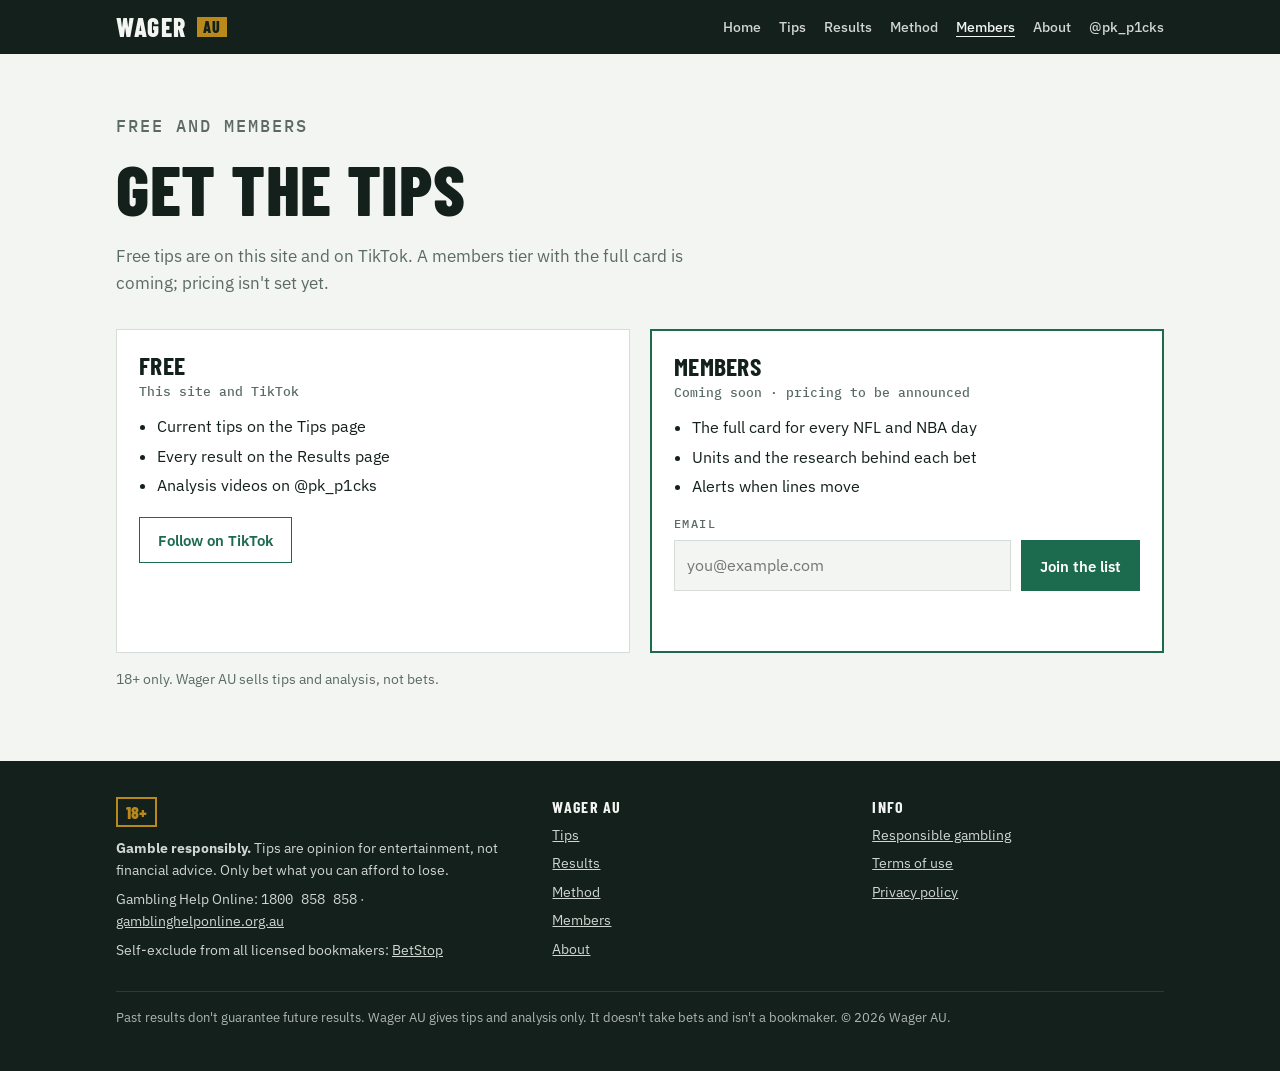
==== members.html @ eb4f5fad "Wager AU site: home, tips, results, method, members, about, responsible gambling, terms, privacy Co-" ====
<!doctype html>
<html lang="en-AU">
<head>
<meta charset="utf-8">
<meta name="viewport" content="width=device-width, initial-scale=1, viewport-fit=cover">
<title>Members · Wager AU</title>
<meta name="description" content="Join the Wager AU list for full NFL and NBA cards.">
<link rel="preconnect" href="https://fonts.googleapis.com">
<link rel="stylesheet" href="https://fonts.googleapis.com/css2?family=Barlow+Condensed:wght@600;700;800&family=IBM+Plex+Sans:wght@400;500;600&family=IBM+Plex+Mono:wght@400;500&display=swap">
<link rel="stylesheet" href="assets/style.css">
</head>
<body>
<header>
  <div class="wrap">
    <a class="mark" href="index.html">WAGER<span>AU</span></a>
    <nav aria-label="Main">
      <a href="index.html">Home</a>
      <a href="tips.html">Tips</a>
      <a href="results.html">Results</a>
      <a href="method.html">Method</a>
      <a href="members.html" aria-current="page">Members</a>
      <a href="about.html">About</a>
      <a href="https://www.tiktok.com/@pk_p1cks" target="_blank" rel="noopener">@pk_p1cks</a>
    </nav>
  </div>
</header>
<main>

<div class="wrap page-head"><p class="eyebrow">Free and members</p><h1>Get the tips</h1>
<p>Free tips are on this site and on TikTok. A members tier with the full card is coming; pricing isn't set yet.</p></div>
<section style="border-top:0;padding-top:8px"><div class="wrap">
<div class="plans">
  <div class="plan"><h3>Free</h3><p class="tag">This site and TikTok</p>
    <ul><li>Current tips on the Tips page</li><li>Every result on the Results page</li><li>Analysis videos on @pk_p1cks</li></ul>
    <a class="btn ghost" href="https://www.tiktok.com/@pk_p1cks" target="_blank" rel="noopener">Follow on TikTok</a></div>
  <div class="plan feat"><h3>Members</h3><p class="tag">Coming soon · pricing to be announced</p>
    <ul><li>The full card for every NFL and NBA day</li><li>Units and the research behind each bet</li><li>Alerts when lines move</li></ul>
    <form id="join" novalidate>
      <label class="eyebrow" for="email" style="flex-basis:100%">Email</label>
      <input id="email" type="email" placeholder="you@example.com" autocomplete="email" required>
      <button class="btn primary" type="submit">Join the list</button>
    </form>
    <p class="msg" id="msg" aria-live="polite"></p></div>
</div>
<p class="note">18+ only. Wager AU sells tips and analysis, not bets.</p>
</div></section>
</main>
<footer>
  <div class="wrap">
    <div class="grid">
      <div>
        <div class="age">18+</div>
        <p><b>Gamble responsibly.</b> Tips are opinion for entertainment, not financial advice. Only bet what you can afford to lose.</p>
        <p>Gambling Help Online: <span class="num">1800 858 858</span> · <a href="https://www.gamblinghelponline.org.au" target="_blank" rel="noopener">gamblinghelponline.org.au</a></p>
        <p>Self-exclude from all licensed bookmakers: <a href="https://www.betstop.gov.au" target="_blank" rel="noopener">BetStop</a></p>
      </div>
      <div>
        <h4>Wager AU</h4>
        <ul><li><a href="tips.html">Tips</a></li><li><a href="results.html">Results</a></li><li><a href="method.html">Method</a></li><li><a href="members.html">Members</a></li><li><a href="about.html">About</a></li></ul>
      </div>
      <div>
        <h4>Info</h4>
        <ul><li><a href="responsible-gambling.html">Responsible gambling</a></li><li><a href="terms.html">Terms of use</a></li><li><a href="privacy.html">Privacy policy</a></li></ul>
      </div>
    </div>
    <p class="fine">Past results don't guarantee future results. Wager AU gives tips and analysis only. It doesn't take bets and isn't a bookmaker. © 2026 Wager AU.</p>
  </div>
</footer>
<script>
var f=document.getElementById('join');
if(f){f.addEventListener('submit',function(e){
  e.preventDefault();
  var el=document.getElementById('email'), msg=document.getElementById('msg');
  if(!el.value||!/^[^@\s]+@[^@\s]+\.[^@\s]+$/.test(el.value)){msg.textContent='Enter an email address like name@example.com.';el.focus();return;}
  msg.textContent='Sign-ups open soon. Follow @pk_p1cks on TikTok in the meantime.';
});}
</script>
</body>
</html>
---- assets/style.css ----
/* Layout: a form-guide homepage. Wordmark bar, a ledger hero, picks as betting tickets, a results ledger, the method, membership, compliance footer. */
:root{
  --bg:#f3f5f2; --surface:#ffffff; --ink:#13201b; --muted:#5b6b64; --line:#d6ddd8;
  --accent:#1d6b4f; --accent-ink:#ffffff; --gold:#b98a1b;
  --win:#1d7a4f; --loss:#b23a32; --pend:#9a6b00;
  --display:"Barlow Condensed","Arial Narrow",Arial,sans-serif;
  --body:"IBM Plex Sans",system-ui,-apple-system,"Segoe UI",sans-serif;
  --mono:"IBM Plex Mono",ui-monospace,Menlo,Consolas,monospace;
}
@media (prefers-color-scheme: dark){:root:not([data-theme="light"]){
  --bg:#0f1714; --surface:#16211d; --ink:#e6ede9; --muted:#97a69f; --line:#2a3a33;
  --accent:#4cb08a; --accent-ink:#0b1210; --gold:#d9ac45;
  --win:#5cc28f; --loss:#e57a70; --pend:#e0b04a; color-scheme:dark}}
:root[data-theme="dark"]{
  --bg:#0f1714; --surface:#16211d; --ink:#e6ede9; --muted:#97a69f; --line:#2a3a33;
  --accent:#4cb08a; --accent-ink:#0b1210; --gold:#d9ac45;
  --win:#5cc28f; --loss:#e57a70; --pend:#e0b04a; color-scheme:dark}
*{box-sizing:border-box}
body{background:var(--bg);color:var(--ink);font:16px/1.6 var(--body);margin:0}
.wrap{max-width:1080px;margin:0 auto;padding-left:max(16px,env(safe-area-inset-left,0px));padding-right:max(16px,env(safe-area-inset-right,0px))}
a{color:var(--accent)}
:focus-visible{outline:2px solid var(--accent);outline-offset:2px}
h1,h2,h3{font-family:var(--display);text-wrap:balance;line-height:1.05;margin:0;letter-spacing:.01em}
h2{font-size:2.2rem;text-transform:uppercase}
.eyebrow{font:500 .75rem/1 var(--mono);letter-spacing:.12em;text-transform:uppercase;color:var(--muted)}
.num{font-family:var(--mono);font-variant-numeric:tabular-nums}
section{padding-block:56px;border-top:1px solid var(--line)}
.sec-head{display:flex;flex-wrap:wrap;justify-content:space-between;align-items:end;gap:12px;margin-bottom:24px}
.sec-head p{margin:0;color:var(--muted);max-width:52ch}

/* header */
header{background:var(--ink);color:var(--bg)}
header .wrap{display:flex;align-items:center;justify-content:space-between;gap:16px;padding-block:14px;flex-wrap:wrap}
.mark{font:800 1.6rem/1 var(--display);letter-spacing:.06em;color:var(--bg);text-decoration:none;display:flex;align-items:center;gap:10px}
.mark span{background:var(--gold);color:#13201b;padding:2px 6px;font-size:1rem;letter-spacing:.08em}
nav{display:flex;gap:18px;flex-wrap:wrap}
nav a{color:var(--bg);text-decoration:none;font:500 .9rem var(--body);opacity:.85}
nav a:hover{opacity:1;text-decoration:underline}

/* hero */
.hero{padding-block:56px 40px;border-top:0}
.hero-grid{display:grid;grid-template-columns:1.25fr 1fr;gap:40px;align-items:end}
.hero h1{font-size:clamp(3rem,8vw,5.6rem);text-transform:uppercase;font-weight:800}
.hero h1 em{font-style:normal;color:var(--accent)}
.hero p.lede{font-size:1.1rem;max-width:46ch;color:var(--muted);margin:18px 0 26px}
.cta{display:inline-flex;gap:12px;flex-wrap:wrap}
.btn{display:inline-block;padding:12px 18px;font:600 .95rem var(--body);text-decoration:none;border:1.5px solid var(--accent);cursor:pointer}
.btn.primary{background:var(--accent);color:var(--accent-ink)}
.btn.ghost{background:transparent;color:var(--accent)}
.ledger{background:var(--surface);border:1px solid var(--line)}
.ledger .row{display:grid;grid-template-columns:1fr auto;gap:12px;padding:12px 16px;border-top:1px dashed var(--line)}
.ledger .row:first-of-type{border-top:0}
.ledger .label{color:var(--muted);font-size:.9rem}
.ledger .val{font:500 1.05rem var(--mono);font-variant-numeric:tabular-nums}
.ledger .top{display:flex;justify-content:space-between;align-items:center;padding:12px 16px;background:var(--ink);color:var(--bg)}
.ledger .top b{font:700 1.1rem var(--display);letter-spacing:.06em;text-transform:uppercase}
.pos{color:var(--win)} .neg{color:var(--loss)}

/* tickets */
.tickets{display:grid;grid-template-columns:repeat(3,minmax(0,1fr));gap:20px}
.ticket{background:var(--surface);border:1px solid var(--line);display:flex;flex-direction:column;min-width:0}
.ticket .t-top{display:flex;justify-content:space-between;align-items:baseline;gap:8px;padding:14px 16px 10px;border-bottom:1px dashed var(--line)}
.ticket .t-top h3{font-size:1.35rem;text-transform:uppercase}
.price{font:500 1.3rem var(--mono);font-variant-numeric:tabular-nums;color:var(--accent)}
.legs{list-style:none;margin:0;padding:6px 16px;flex:1}
.legs li{padding:10px 0;border-bottom:1px solid var(--line);display:grid;gap:2px}
.legs li:last-child{border-bottom:0}
.leg-name{font-weight:600}
.leg-game{font:.8rem var(--mono);color:var(--muted)}
.leg-stat{font-size:.88rem;color:var(--muted)}
.leg-stat b{color:var(--ink);font-family:var(--mono);font-weight:500}
.t-foot{display:flex;justify-content:space-between;padding:10px 16px;background:var(--bg);border-top:1px dashed var(--line);font:.85rem var(--mono)}
.stub{position:relative}
.stub::before,.stub::after{content:"";position:absolute;top:-9px;width:16px;height:16px;border-radius:50%;background:var(--bg);border:1px solid var(--line)}
.stub::before{left:-9px} .stub::after{right:-9px}
.note{margin-top:16px;font-size:.85rem;color:var(--muted)}

/* results table */
.tbl{overflow-x:auto;background:var(--surface);border:1px solid var(--line)}
table{border-collapse:collapse;width:100%;min-width:560px}
th,td{text-align:left;padding:12px 16px;border-bottom:1px solid var(--line)}
th{font:500 .72rem var(--mono);letter-spacing:.1em;text-transform:uppercase;color:var(--muted)}
td.r,th.r{text-align:right}
td{font-variant-numeric:tabular-nums}
tbody tr:last-child td{border-bottom:0}
.pill{display:inline-block;padding:2px 8px;font:500 .72rem var(--mono);letter-spacing:.06em;border:1px solid currentColor}
.pill.w{color:var(--win)} .pill.l{color:var(--loss)} .pill.p{color:var(--pend)}

/* method */
.steps{display:grid;grid-template-columns:repeat(4,minmax(0,1fr));gap:20px;counter-reset:s}
.step{border-top:3px solid var(--ink);padding-top:14px;min-width:0}
.step h3{font-size:1.3rem;text-transform:uppercase;margin-bottom:6px}
.step h3::before{counter-increment:s;content:"Step " counter(s);display:block;font:500 .72rem var(--mono);letter-spacing:.12em;color:var(--accent);margin-bottom:6px}
.step p{margin:0;color:var(--muted);font-size:.95rem}

/* members */
.plans{display:grid;grid-template-columns:repeat(2,minmax(0,1fr));gap:20px}
.plan{background:var(--surface);border:1px solid var(--line);padding:22px;min-width:0}
.plan.feat{border:2px solid var(--accent)}
.plan h3{font-size:1.6rem;text-transform:uppercase}
.plan .tag{font:500 .8rem var(--mono);color:var(--muted);margin:4px 0 14px}
.plan ul{margin:0 0 18px;padding-left:18px}
.plan li{margin:4px 0}
form{display:flex;gap:10px;flex-wrap:wrap}
input[type=email]{flex:1 1 220px;min-width:0;padding:12px;font:inherit;background:var(--bg);color:var(--ink);border:1.5px solid var(--line)}
.msg{font-size:.85rem;color:var(--muted);margin-top:8px;min-height:1.2em}

/* footer */
footer{background:var(--ink);color:var(--bg);padding-block:36px;margin-top:0}
footer .grid{display:grid;grid-template-columns:1.4fr 1fr 1fr;gap:28px}
footer h4{font:700 1rem var(--display);letter-spacing:.08em;text-transform:uppercase;margin:0 0 8px}
footer p,footer li{font-size:.88rem;opacity:.85;margin:0 0 6px}
footer ul{list-style:none;padding:0;margin:0}
footer a{color:var(--bg)}
.age{display:inline-block;border:2px solid var(--gold);color:var(--gold);font:800 1.1rem var(--display);padding:2px 8px;margin-bottom:10px}
.fine{border-top:1px solid rgba(127,140,134,.35);margin-top:24px;padding-top:16px;font-size:.8rem;opacity:.7}

@media (max-width:860px){
  .hero-grid,.tickets,.plans,footer .grid{grid-template-columns:1fr}
  .steps{grid-template-columns:repeat(2,minmax(0,1fr))}
}
@media (max-width:480px){.steps{grid-template-columns:1fr} nav{gap:12px}}
@media (prefers-reduced-motion:no-preference){.btn{transition:filter .15s}.btn:hover{filter:brightness(1.08)}}

/* multi-page additions */
nav a[aria-current="page"]{opacity:1;text-decoration:underline;text-underline-offset:4px}
.page-head{padding-block:48px 8px}
.page-head h1{font-size:clamp(2.6rem,7vw,4.4rem);text-transform:uppercase;font-weight:800}
.page-head p{color:var(--muted);max-width:60ch;font-size:1.05rem}
.prose{max-width:68ch}
.prose h2{font-size:1.6rem;margin:32px 0 8px}
.prose h3{font-size:1.2rem;margin:20px 0 6px;text-transform:uppercase}
.prose p,.prose li{color:var(--ink)}
.prose ul{padding-left:20px}
.callout{background:var(--surface);border:1px solid var(--line);border-left:4px solid var(--gold);padding:16px 18px;margin:20px 0}
.updated{font:500 .8rem var(--mono);color:var(--muted)}
img{max-width:100%}
[hidden]{display:none!important}
html{padding-top:env(safe-area-inset-top,0px);padding-bottom:env(safe-area-inset-bottom,0px)}
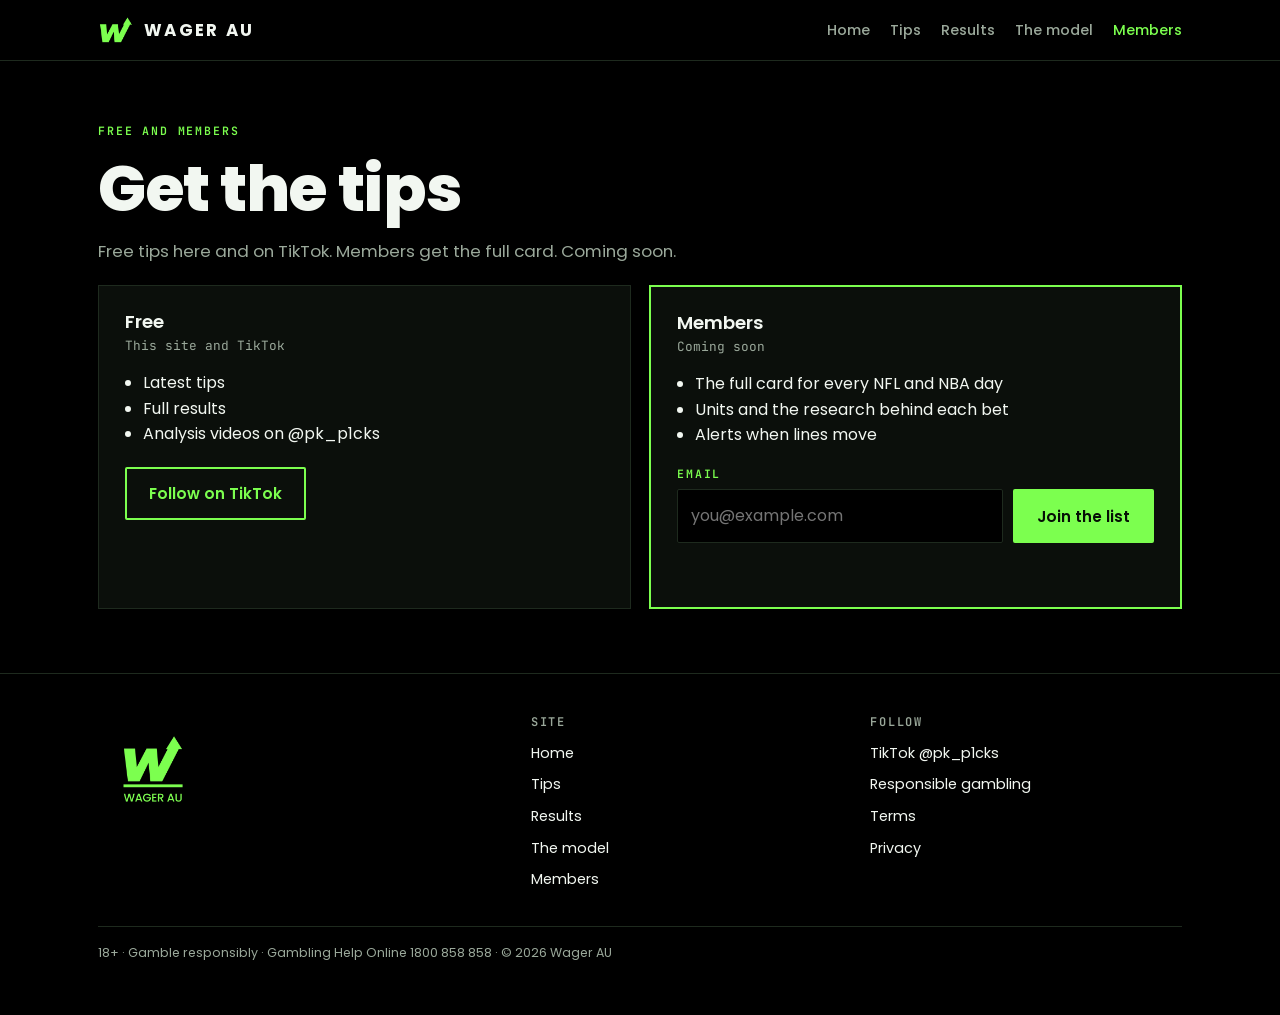
==== commit 4950959d: "Rebrand to the Wager AU logo: black and green theme, model page, winning days, simpler copy Co-Autho" ====
--- a/members.html
+++ b/members.html
@@ -5,35 +5,34 @@
 <meta name="viewport" content="width=device-width, initial-scale=1, viewport-fit=cover">
 <title>Members · Wager AU</title>
 <meta name="description" content="Join the Wager AU list for full NFL and NBA cards.">
+<link rel="icon" type="image/png" href="assets/favicon.png">
 <link rel="preconnect" href="https://fonts.googleapis.com">
-<link rel="stylesheet" href="https://fonts.googleapis.com/css2?family=Barlow+Condensed:wght@600;700;800&family=IBM+Plex+Sans:wght@400;500;600&family=IBM+Plex+Mono:wght@400;500&display=swap">
+<link rel="stylesheet" href="https://fonts.googleapis.com/css2?family=Poppins:wght@400;500;600;700;800&family=JetBrains+Mono:wght@400;600;700&display=swap">
 <link rel="stylesheet" href="assets/style.css">
 </head>
 <body>
 <header>
   <div class="wrap">
-    <a class="mark" href="index.html">WAGER<span>AU</span></a>
+    <a class="brand" href="index.html"><img src="assets/mark.png" alt="" width="36" height="36">WAGER AU</a>
     <nav aria-label="Main">
       <a href="index.html">Home</a>
       <a href="tips.html">Tips</a>
       <a href="results.html">Results</a>
-      <a href="method.html">Method</a>
+      <a href="model.html">The model</a>
       <a href="members.html" aria-current="page">Members</a>
-      <a href="about.html">About</a>
-      <a href="https://www.tiktok.com/@pk_p1cks" target="_blank" rel="noopener">@pk_p1cks</a>
     </nav>
   </div>
 </header>
 <main>
 
-<div class="wrap page-head"><p class="eyebrow">Free and members</p><h1>Get the tips</h1>
-<p>Free tips are on this site and on TikTok. A members tier with the full card is coming; pricing isn't set yet.</p></div>
+<div class="wrap page-head"><span class="eyebrow">Free and members</span><h1 style="margin-top:12px">Get the tips</h1>
+<p>Free tips here and on TikTok. Members get the full card. Coming soon.</p></div>
 <section style="border-top:0;padding-top:8px"><div class="wrap">
 <div class="plans">
-  <div class="plan"><h3>Free</h3><p class="tag">This site and TikTok</p>
-    <ul><li>Current tips on the Tips page</li><li>Every result on the Results page</li><li>Analysis videos on @pk_p1cks</li></ul>
+  <div class="plan"><h3>Free</h3><p class="sub">This site and TikTok</p>
+    <ul><li>Latest tips</li><li>Full results</li><li>Analysis videos on @pk_p1cks</li></ul>
     <a class="btn ghost" href="https://www.tiktok.com/@pk_p1cks" target="_blank" rel="noopener">Follow on TikTok</a></div>
-  <div class="plan feat"><h3>Members</h3><p class="tag">Coming soon · pricing to be announced</p>
+  <div class="plan feat"><h3>Members</h3><p class="sub">Coming soon</p>
     <ul><li>The full card for every NFL and NBA day</li><li>Units and the research behind each bet</li><li>Alerts when lines move</li></ul>
     <form id="join" novalidate>
       <label class="eyebrow" for="email" style="flex-basis:100%">Email</label>
@@ -42,28 +41,17 @@
     </form>
     <p class="msg" id="msg" aria-live="polite"></p></div>
 </div>
-<p class="note">18+ only. Wager AU sells tips and analysis, not bets.</p>
 </div></section>
 </main>
 <footer>
   <div class="wrap">
     <div class="grid">
-      <div>
-        <div class="age">18+</div>
-        <p><b>Gamble responsibly.</b> Tips are opinion for entertainment, not financial advice. Only bet what you can afford to lose.</p>
-        <p>Gambling Help Online: <span class="num">1800 858 858</span> · <a href="https://www.gamblinghelponline.org.au" target="_blank" rel="noopener">gamblinghelponline.org.au</a></p>
-        <p>Self-exclude from all licensed bookmakers: <a href="https://www.betstop.gov.au" target="_blank" rel="noopener">BetStop</a></p>
-      </div>
-      <div>
-        <h4>Wager AU</h4>
-        <ul><li><a href="tips.html">Tips</a></li><li><a href="results.html">Results</a></li><li><a href="method.html">Method</a></li><li><a href="members.html">Members</a></li><li><a href="about.html">About</a></li></ul>
-      </div>
-      <div>
-        <h4>Info</h4>
-        <ul><li><a href="responsible-gambling.html">Responsible gambling</a></li><li><a href="terms.html">Terms of use</a></li><li><a href="privacy.html">Privacy policy</a></li></ul>
-      </div>
+      <div><img src="assets/logo.png" alt="Wager AU" width="110" height="110"></div>
+      <div><h4>Site</h4><ul><li><a href="index.html">Home</a></li><li><a href="tips.html">Tips</a></li><li><a href="results.html">Results</a></li><li><a href="model.html">The model</a></li><li><a href="members.html">Members</a></li></ul></div>
+      <div><h4>Follow</h4><ul><li><a href="https://www.tiktok.com/@pk_p1cks" target="_blank" rel="noopener">TikTok @pk_p1cks</a></li>
+        <li><a href="responsible-gambling.html">Responsible gambling</a></li><li><a href="terms.html">Terms</a></li><li><a href="privacy.html">Privacy</a></li></ul></div>
     </div>
-    <p class="fine">Past results don't guarantee future results. Wager AU gives tips and analysis only. It doesn't take bets and isn't a bookmaker. © 2026 Wager AU.</p>
+    <p class="rg">18+ · Gamble responsibly · Gambling Help Online 1800 858 858 · © 2026 Wager AU</p>
   </div>
 </footer>
 <script>
--- a/assets/style.css
+++ b/assets/style.css
@@ -1,139 +1,143 @@
-/* Layout: a form-guide homepage. Wordmark bar, a ledger hero, picks as betting tickets, a results ledger, the method, membership, compliance footer. */
+/* Wager AU: black and signal green, matching the logo. Single dark theme by design. */
 :root{
-  --bg:#f3f5f2; --surface:#ffffff; --ink:#13201b; --muted:#5b6b64; --line:#d6ddd8;
-  --accent:#1d6b4f; --accent-ink:#ffffff; --gold:#b98a1b;
-  --win:#1d7a4f; --loss:#b23a32; --pend:#9a6b00;
-  --display:"Barlow Condensed","Arial Narrow",Arial,sans-serif;
-  --body:"IBM Plex Sans",system-ui,-apple-system,"Segoe UI",sans-serif;
-  --mono:"IBM Plex Mono",ui-monospace,Menlo,Consolas,monospace;
+  --bg:#000000; --panel:#0b0f0b; --panel-2:#111811; --line:#1e2a1e;
+  --ink:#f2f7f1; --muted:#9aa89a; --green:#7cff4f; --green-dim:#4fae33; --green-ink:#061006;
+  --head:"Poppins","Montserrat",system-ui,-apple-system,"Segoe UI",sans-serif;
+  --body:"Poppins",system-ui,-apple-system,"Segoe UI",sans-serif;
+  --mono:"JetBrains Mono",ui-monospace,Menlo,Consolas,monospace;
+  color-scheme:dark;
 }
-@media (prefers-color-scheme: dark){:root:not([data-theme="light"]){
-  --bg:#0f1714; --surface:#16211d; --ink:#e6ede9; --muted:#97a69f; --line:#2a3a33;
-  --accent:#4cb08a; --accent-ink:#0b1210; --gold:#d9ac45;
-  --win:#5cc28f; --loss:#e57a70; --pend:#e0b04a; color-scheme:dark}}
-:root[data-theme="dark"]{
-  --bg:#0f1714; --surface:#16211d; --ink:#e6ede9; --muted:#97a69f; --line:#2a3a33;
-  --accent:#4cb08a; --accent-ink:#0b1210; --gold:#d9ac45;
-  --win:#5cc28f; --loss:#e57a70; --pend:#e0b04a; color-scheme:dark}
 *{box-sizing:border-box}
-body{background:var(--bg);color:var(--ink);font:16px/1.6 var(--body);margin:0}
-.wrap{max-width:1080px;margin:0 auto;padding-left:max(16px,env(safe-area-inset-left,0px));padding-right:max(16px,env(safe-area-inset-right,0px))}
-a{color:var(--accent)}
-:focus-visible{outline:2px solid var(--accent);outline-offset:2px}
-h1,h2,h3{font-family:var(--display);text-wrap:balance;line-height:1.05;margin:0;letter-spacing:.01em}
-h2{font-size:2.2rem;text-transform:uppercase}
-.eyebrow{font:500 .75rem/1 var(--mono);letter-spacing:.12em;text-transform:uppercase;color:var(--muted)}
+html{padding-top:env(safe-area-inset-top,0px);padding-bottom:env(safe-area-inset-bottom,0px);background:var(--bg)}
+body{margin:0;background:var(--bg);color:var(--ink);font:400 16px/1.6 var(--body)}
+img{max-width:100%;display:block}
+[hidden]{display:none!important}
+a{color:var(--green)}
+:focus-visible{outline:2px solid var(--green);outline-offset:3px}
+.wrap{max-width:1120px;margin:0 auto;padding-left:max(18px,env(safe-area-inset-left,0px));padding-right:max(18px,env(safe-area-inset-right,0px))}
+h1,h2,h3{font-family:var(--head);line-height:1.05;margin:0;text-wrap:balance}
+h1{font-weight:800;letter-spacing:-.02em}
+h2{font-weight:700;font-size:clamp(1.8rem,4vw,2.4rem);letter-spacing:-.01em}
+h3{font-weight:600;font-size:1.15rem}
+.eyebrow{font:600 .72rem/1 var(--mono);letter-spacing:.16em;text-transform:uppercase;color:var(--green)}
 .num{font-family:var(--mono);font-variant-numeric:tabular-nums}
-section{padding-block:56px;border-top:1px solid var(--line)}
-.sec-head{display:flex;flex-wrap:wrap;justify-content:space-between;align-items:end;gap:12px;margin-bottom:24px}
-.sec-head p{margin:0;color:var(--muted);max-width:52ch}
+.muted{color:var(--muted)}
+section{padding-block:64px;border-top:1px solid var(--line)}
+.sec-head{display:flex;flex-wrap:wrap;justify-content:space-between;align-items:end;gap:12px;margin-bottom:28px}
+.sec-head .eyebrow{display:block;margin-bottom:10px}
+.sec-head p{margin:0;color:var(--muted);max-width:46ch}
 
 /* header */
-header{background:var(--ink);color:var(--bg)}
-header .wrap{display:flex;align-items:center;justify-content:space-between;gap:16px;padding-block:14px;flex-wrap:wrap}
-.mark{font:800 1.6rem/1 var(--display);letter-spacing:.06em;color:var(--bg);text-decoration:none;display:flex;align-items:center;gap:10px}
-.mark span{background:var(--gold);color:#13201b;padding:2px 6px;font-size:1rem;letter-spacing:.08em}
-nav{display:flex;gap:18px;flex-wrap:wrap}
-nav a{color:var(--bg);text-decoration:none;font:500 .9rem var(--body);opacity:.85}
-nav a:hover{opacity:1;text-decoration:underline}
+header{position:sticky;top:env(safe-area-inset-top,0px);z-index:20;background:rgba(0,0,0,.92);backdrop-filter:blur(8px);border-bottom:1px solid var(--line)}
+header .wrap{display:flex;align-items:center;justify-content:space-between;gap:16px;padding-block:12px;flex-wrap:wrap}
+.brand{display:flex;align-items:center;gap:10px;text-decoration:none;color:var(--ink);font:700 1.05rem var(--head);letter-spacing:.14em}
+.brand img{width:36px;height:36px}
+nav{display:flex;gap:20px;flex-wrap:wrap}
+nav a{color:var(--muted);text-decoration:none;font:500 .9rem var(--body)}
+nav a:hover,nav a[aria-current="page"]{color:var(--green)}
+
+/* buttons */
+.btn{display:inline-block;padding:13px 22px;font:600 .95rem var(--body);text-decoration:none;border:2px solid var(--green);cursor:pointer;border-radius:2px}
+.btn.primary{background:var(--green);color:var(--green-ink)}
+.btn.ghost{background:transparent;color:var(--green)}
+.cta{display:flex;gap:12px;flex-wrap:wrap}
 
 /* hero */
-.hero{padding-block:56px 40px;border-top:0}
-.hero-grid{display:grid;grid-template-columns:1.25fr 1fr;gap:40px;align-items:end}
-.hero h1{font-size:clamp(3rem,8vw,5.6rem);text-transform:uppercase;font-weight:800}
-.hero h1 em{font-style:normal;color:var(--accent)}
-.hero p.lede{font-size:1.1rem;max-width:46ch;color:var(--muted);margin:18px 0 26px}
-.cta{display:inline-flex;gap:12px;flex-wrap:wrap}
-.btn{display:inline-block;padding:12px 18px;font:600 .95rem var(--body);text-decoration:none;border:1.5px solid var(--accent);cursor:pointer}
-.btn.primary{background:var(--accent);color:var(--accent-ink)}
-.btn.ghost{background:transparent;color:var(--accent)}
-.ledger{background:var(--surface);border:1px solid var(--line)}
-.ledger .row{display:grid;grid-template-columns:1fr auto;gap:12px;padding:12px 16px;border-top:1px dashed var(--line)}
-.ledger .row:first-of-type{border-top:0}
-.ledger .label{color:var(--muted);font-size:.9rem}
-.ledger .val{font:500 1.05rem var(--mono);font-variant-numeric:tabular-nums}
-.ledger .top{display:flex;justify-content:space-between;align-items:center;padding:12px 16px;background:var(--ink);color:var(--bg)}
-.ledger .top b{font:700 1.1rem var(--display);letter-spacing:.06em;text-transform:uppercase}
-.pos{color:var(--win)} .neg{color:var(--loss)}
+.hero{padding-block:72px 56px}
+.hero-grid{display:grid;grid-template-columns:1.3fr .9fr;gap:48px;align-items:center}
+.hero h1{font-size:clamp(2.8rem,7vw,5rem)}
+.hero h1 em{font-style:normal;color:var(--green)}
+.hero .lede{font-size:1.1rem;color:var(--muted);max-width:44ch;margin:20px 0 28px}
+.hero-logo{width:100%;max-width:380px;justify-self:end}
+
+/* stat strip */
+.stats{display:grid;grid-template-columns:repeat(4,minmax(0,1fr));border:1px solid var(--line);background:var(--panel)}
+.stat{padding:22px 20px;border-left:1px solid var(--line);min-width:0}
+.stat:first-child{border-left:0}
+.stat b{display:block;font:700 clamp(1.7rem,3.6vw,2.4rem)/1 var(--mono);color:var(--green);font-variant-numeric:tabular-nums}
+.stat span{display:block;margin-top:8px;font-size:.85rem;color:var(--muted)}
+.asof{margin-top:10px;font:.75rem var(--mono);color:var(--muted)}
+
+/* model cards */
+.model{display:grid;grid-template-columns:repeat(4,minmax(0,1fr));gap:1px;background:var(--line);border:1px solid var(--line)}
+.mcard{background:var(--panel);padding:24px 20px;min-width:0}
+.mcard .k{font:600 .7rem var(--mono);letter-spacing:.14em;color:var(--green);text-transform:uppercase}
+.mcard h3{margin:10px 0 8px}
+.mcard p{margin:0;color:var(--muted);font-size:.92rem}
+
+/* winning days */
+.days{display:grid;grid-template-columns:repeat(auto-fill,minmax(190px,1fr));gap:14px}
+.day{background:var(--panel);border:1px solid var(--line);border-top:3px solid var(--green);padding:18px}
+.day .d{font:.78rem var(--mono);color:var(--muted)}
+.day .pl{font:700 1.9rem/1.1 var(--mono);color:var(--green);margin:6px 0 2px;font-variant-numeric:tabular-nums}
+.day .rec{font-size:.9rem}
 
 /* tickets */
-.tickets{display:grid;grid-template-columns:repeat(3,minmax(0,1fr));gap:20px}
-.ticket{background:var(--surface);border:1px solid var(--line);display:flex;flex-direction:column;min-width:0}
-.ticket .t-top{display:flex;justify-content:space-between;align-items:baseline;gap:8px;padding:14px 16px 10px;border-bottom:1px dashed var(--line)}
-.ticket .t-top h3{font-size:1.35rem;text-transform:uppercase}
-.price{font:500 1.3rem var(--mono);font-variant-numeric:tabular-nums;color:var(--accent)}
-.legs{list-style:none;margin:0;padding:6px 16px;flex:1}
-.legs li{padding:10px 0;border-bottom:1px solid var(--line);display:grid;gap:2px}
+.tickets{display:grid;grid-template-columns:repeat(3,minmax(0,1fr));gap:18px}
+.ticket{background:var(--panel);border:1px solid var(--line);display:flex;flex-direction:column;min-width:0}
+.t-top{display:flex;justify-content:space-between;align-items:baseline;gap:10px;padding:16px 18px 12px;border-bottom:1px dashed var(--line)}
+.price{font:700 1.4rem var(--mono);color:var(--green);font-variant-numeric:tabular-nums}
+.legs{list-style:none;margin:0;padding:4px 18px;flex:1}
+.legs li{padding:11px 0;border-bottom:1px solid var(--line);display:grid;gap:2px}
 .legs li:last-child{border-bottom:0}
 .leg-name{font-weight:600}
-.leg-game{font:.8rem var(--mono);color:var(--muted)}
-.leg-stat{font-size:.88rem;color:var(--muted)}
-.leg-stat b{color:var(--ink);font-family:var(--mono);font-weight:500}
-.t-foot{display:flex;justify-content:space-between;padding:10px 16px;background:var(--bg);border-top:1px dashed var(--line);font:.85rem var(--mono)}
-.stub{position:relative}
-.stub::before,.stub::after{content:"";position:absolute;top:-9px;width:16px;height:16px;border-radius:50%;background:var(--bg);border:1px solid var(--line)}
-.stub::before{left:-9px} .stub::after{right:-9px}
+.leg-game{font:.78rem var(--mono);color:var(--muted)}
+.leg-stat{font-size:.86rem;color:var(--muted)}
+.leg-stat b{color:var(--green);font-weight:600}
+.t-foot{display:flex;justify-content:space-between;padding:11px 18px;background:var(--panel-2);border-top:1px dashed var(--line);font:.82rem var(--mono);color:var(--muted)}
+.day-label{margin:30px 0 14px;display:block}
 .note{margin-top:16px;font-size:.85rem;color:var(--muted)}
 
-/* results table */
-.tbl{overflow-x:auto;background:var(--surface);border:1px solid var(--line)}
-table{border-collapse:collapse;width:100%;min-width:560px}
-th,td{text-align:left;padding:12px 16px;border-bottom:1px solid var(--line)}
-th{font:500 .72rem var(--mono);letter-spacing:.1em;text-transform:uppercase;color:var(--muted)}
+/* tables */
+.tbl{overflow-x:auto;border:1px solid var(--line);background:var(--panel)}
+table{border-collapse:collapse;width:100%;min-width:600px}
+th,td{text-align:left;padding:13px 16px;border-bottom:1px solid var(--line)}
+th{font:600 .7rem var(--mono);letter-spacing:.12em;text-transform:uppercase;color:var(--muted)}
+td{font-variant-numeric:tabular-nums}
 td.r,th.r{text-align:right}
-td{font-variant-numeric:tabular-nums}
 tbody tr:last-child td{border-bottom:0}
-.pill{display:inline-block;padding:2px 8px;font:500 .72rem var(--mono);letter-spacing:.06em;border:1px solid currentColor}
-.pill.w{color:var(--win)} .pill.l{color:var(--loss)} .pill.p{color:var(--pend)}
+.pos{color:var(--green)}
+.flat{color:var(--muted)}
+.tag{display:inline-block;padding:2px 8px;font:600 .7rem var(--mono);letter-spacing:.08em;border:1px solid var(--line);color:var(--muted)}
+.tag.w{border-color:var(--green);color:var(--green)}
 
-/* method */
-.steps{display:grid;grid-template-columns:repeat(4,minmax(0,1fr));gap:20px;counter-reset:s}
-.step{border-top:3px solid var(--ink);padding-top:14px;min-width:0}
-.step h3{font-size:1.3rem;text-transform:uppercase;margin-bottom:6px}
-.step h3::before{counter-increment:s;content:"Step " counter(s);display:block;font:500 .72rem var(--mono);letter-spacing:.12em;color:var(--accent);margin-bottom:6px}
-.step p{margin:0;color:var(--muted);font-size:.95rem}
+/* page heads, prose */
+.page-head{padding-block:56px 12px}
+.page-head h1{font-size:clamp(2.4rem,6vw,4rem)}
+.page-head p{color:var(--muted);max-width:56ch;font-size:1.05rem;margin:16px 0 0}
+.prose{max-width:66ch}
+.prose h2{font-size:1.5rem;margin:30px 0 8px}
+.prose h3{margin:20px 0 6px}
+.prose ul{padding-left:20px}
+.prose li{margin:6px 0}
 
 /* members */
-.plans{display:grid;grid-template-columns:repeat(2,minmax(0,1fr));gap:20px}
-.plan{background:var(--surface);border:1px solid var(--line);padding:22px;min-width:0}
-.plan.feat{border:2px solid var(--accent)}
-.plan h3{font-size:1.6rem;text-transform:uppercase}
-.plan .tag{font:500 .8rem var(--mono);color:var(--muted);margin:4px 0 14px}
-.plan ul{margin:0 0 18px;padding-left:18px}
-.plan li{margin:4px 0}
+.plans{display:grid;grid-template-columns:repeat(2,minmax(0,1fr));gap:18px}
+.plan{background:var(--panel);border:1px solid var(--line);padding:26px;min-width:0}
+.plan.feat{border:2px solid var(--green)}
+.plan .sub{font:.8rem var(--mono);color:var(--muted);margin:6px 0 16px}
+.plan ul{margin:0 0 20px;padding-left:18px}
 form{display:flex;gap:10px;flex-wrap:wrap}
-input[type=email]{flex:1 1 220px;min-width:0;padding:12px;font:inherit;background:var(--bg);color:var(--ink);border:1.5px solid var(--line)}
+input[type=email]{flex:1 1 220px;min-width:0;padding:13px;font:inherit;background:var(--bg);color:var(--ink);border:1.5px solid var(--line);border-radius:2px}
 .msg{font-size:.85rem;color:var(--muted);margin-top:8px;min-height:1.2em}
 
 /* footer */
-footer{background:var(--ink);color:var(--bg);padding-block:36px;margin-top:0}
-footer .grid{display:grid;grid-template-columns:1.4fr 1fr 1fr;gap:28px}
-footer h4{font:700 1rem var(--display);letter-spacing:.08em;text-transform:uppercase;margin:0 0 8px}
-footer p,footer li{font-size:.88rem;opacity:.85;margin:0 0 6px}
+footer{border-top:1px solid var(--line);padding-block:40px}
+footer .grid{display:grid;grid-template-columns:1.3fr 1fr 1fr;gap:28px;align-items:start}
+footer img{width:110px}
+footer h4{font:600 .75rem var(--mono);letter-spacing:.14em;text-transform:uppercase;color:var(--muted);margin:0 0 10px}
 footer ul{list-style:none;padding:0;margin:0}
-footer a{color:var(--bg)}
-.age{display:inline-block;border:2px solid var(--gold);color:var(--gold);font:800 1.1rem var(--display);padding:2px 8px;margin-bottom:10px}
-.fine{border-top:1px solid rgba(127,140,134,.35);margin-top:24px;padding-top:16px;font-size:.8rem;opacity:.7}
+footer li{margin:0 0 6px}
+footer a{color:var(--ink);text-decoration:none;font-size:.9rem}
+footer a:hover{color:var(--green)}
+.rg{margin-top:28px;padding-top:16px;border-top:1px solid var(--line);font-size:.78rem;color:var(--muted)}
 
-@media (max-width:860px){
+@media (max-width:900px){
   .hero-grid,.tickets,.plans,footer .grid{grid-template-columns:1fr}
-  .steps{grid-template-columns:repeat(2,minmax(0,1fr))}
+  .hero-logo{justify-self:start;max-width:220px;order:-1}
+  .stats,.model{grid-template-columns:repeat(2,minmax(0,1fr))}
+  .stat:nth-child(3){border-left:0}
+  .stat:nth-child(n+3){border-top:1px solid var(--line)}
 }
-@media (max-width:480px){.steps{grid-template-columns:1fr} nav{gap:12px}}
-@media (prefers-reduced-motion:no-preference){.btn{transition:filter .15s}.btn:hover{filter:brightness(1.08)}}
-
-/* multi-page additions */
-nav a[aria-current="page"]{opacity:1;text-decoration:underline;text-underline-offset:4px}
-.page-head{padding-block:48px 8px}
-.page-head h1{font-size:clamp(2.6rem,7vw,4.4rem);text-transform:uppercase;font-weight:800}
-.page-head p{color:var(--muted);max-width:60ch;font-size:1.05rem}
-.prose{max-width:68ch}
-.prose h2{font-size:1.6rem;margin:32px 0 8px}
-.prose h3{font-size:1.2rem;margin:20px 0 6px;text-transform:uppercase}
-.prose p,.prose li{color:var(--ink)}
-.prose ul{padding-left:20px}
-.callout{background:var(--surface);border:1px solid var(--line);border-left:4px solid var(--gold);padding:16px 18px;margin:20px 0}
-.updated{font:500 .8rem var(--mono);color:var(--muted)}
-img{max-width:100%}
-[hidden]{display:none!important}
-html{padding-top:env(safe-area-inset-top,0px);padding-bottom:env(safe-area-inset-bottom,0px)}
+@media (max-width:460px){nav{gap:14px}.model{grid-template-columns:1fr}}
+@media (prefers-reduced-motion:no-preference){.btn{transition:filter .15s,transform .15s}.btn:hover{filter:brightness(1.08);transform:translateY(-1px)}}
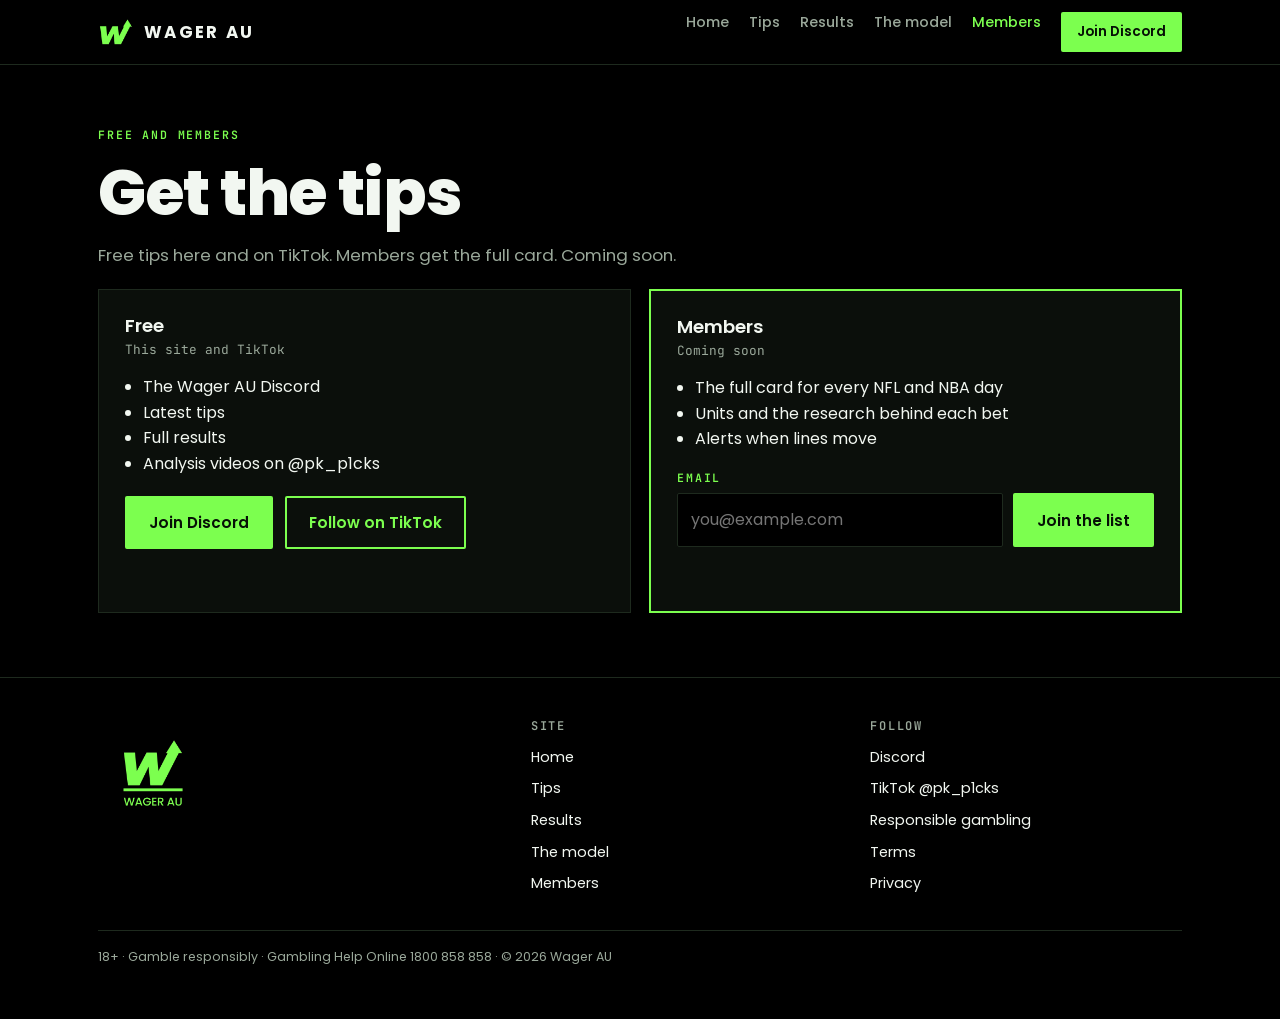
==== commit 7cdebe25: "Discord: Join Discord button in the header, hero, tips, members and footer Co-Authored-By: Claude Op" ====
--- a/members.html
+++ b/members.html
@@ -20,6 +20,7 @@
       <a href="results.html">Results</a>
       <a href="model.html">The model</a>
       <a href="members.html" aria-current="page">Members</a>
+      <a class="btn primary nav-cta" href="https://discord.gg/CXUwYuUku" target="_blank" rel="noopener">Join Discord</a>
     </nav>
   </div>
 </header>
@@ -30,8 +31,8 @@
 <section style="border-top:0;padding-top:8px"><div class="wrap">
 <div class="plans">
   <div class="plan"><h3>Free</h3><p class="sub">This site and TikTok</p>
-    <ul><li>Latest tips</li><li>Full results</li><li>Analysis videos on @pk_p1cks</li></ul>
-    <a class="btn ghost" href="https://www.tiktok.com/@pk_p1cks" target="_blank" rel="noopener">Follow on TikTok</a></div>
+    <ul><li>The Wager AU Discord</li><li>Latest tips</li><li>Full results</li><li>Analysis videos on @pk_p1cks</li></ul>
+    <div class="cta"><a class="btn primary" href="https://discord.gg/CXUwYuUku" target="_blank" rel="noopener">Join Discord</a><a class="btn ghost" href="https://www.tiktok.com/@pk_p1cks" target="_blank" rel="noopener">Follow on TikTok</a></div></div>
   <div class="plan feat"><h3>Members</h3><p class="sub">Coming soon</p>
     <ul><li>The full card for every NFL and NBA day</li><li>Units and the research behind each bet</li><li>Alerts when lines move</li></ul>
     <form id="join" novalidate>
@@ -48,7 +49,7 @@
     <div class="grid">
       <div><img src="assets/logo.png" alt="Wager AU" width="110" height="110"></div>
       <div><h4>Site</h4><ul><li><a href="index.html">Home</a></li><li><a href="tips.html">Tips</a></li><li><a href="results.html">Results</a></li><li><a href="model.html">The model</a></li><li><a href="members.html">Members</a></li></ul></div>
-      <div><h4>Follow</h4><ul><li><a href="https://www.tiktok.com/@pk_p1cks" target="_blank" rel="noopener">TikTok @pk_p1cks</a></li>
+      <div><h4>Follow</h4><ul><li><a href="https://discord.gg/CXUwYuUku" target="_blank" rel="noopener">Discord</a></li><li><a href="https://www.tiktok.com/@pk_p1cks" target="_blank" rel="noopener">TikTok @pk_p1cks</a></li>
         <li><a href="responsible-gambling.html">Responsible gambling</a></li><li><a href="terms.html">Terms</a></li><li><a href="privacy.html">Privacy</a></li></ul></div>
     </div>
     <p class="rg">18+ · Gamble responsibly · Gambling Help Online 1800 858 858 · © 2026 Wager AU</p>
--- a/assets/style.css
+++ b/assets/style.css
@@ -141,3 +141,9 @@
 }
 @media (max-width:460px){nav{gap:14px}.model{grid-template-columns:1fr}}
 @media (prefers-reduced-motion:no-preference){.btn{transition:filter .15s,transform .15s}.btn:hover{filter:brightness(1.08);transform:translateY(-1px)}}
+
+/* discord */
+.nav-cta{padding:8px 14px;font-size:.85rem;color:var(--green-ink)!important}
+.discord-band{margin-top:32px;display:flex;flex-wrap:wrap;gap:18px;align-items:center;justify-content:space-between;padding:24px;border:2px solid var(--green);background:var(--panel)}
+.discord-band h3{font-size:1.3rem;margin-bottom:4px}
+.discord-band p{margin:0}
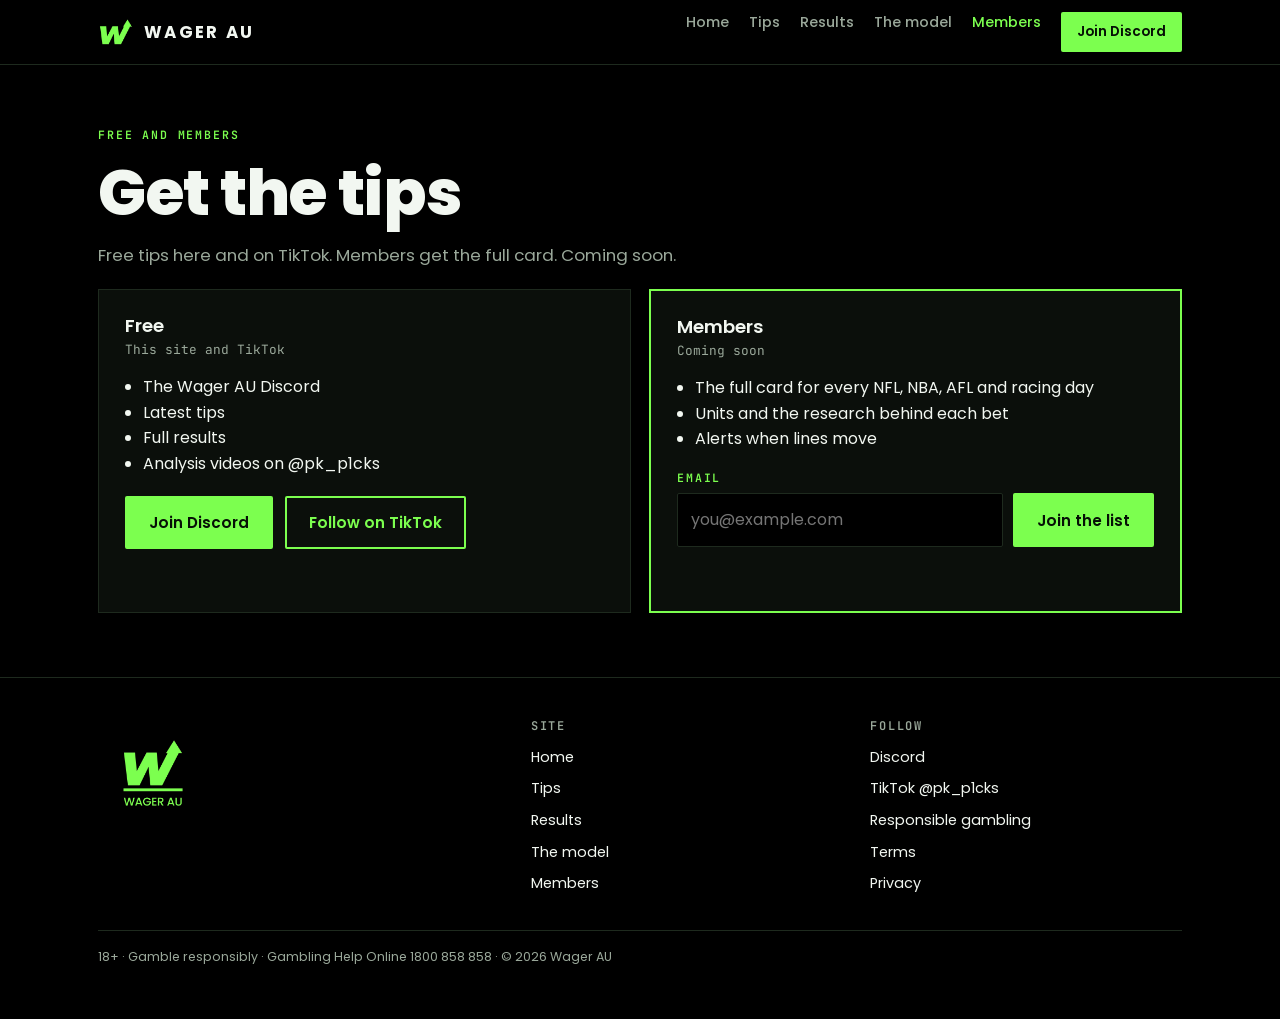
==== commit 84179b62: "Add AFL scripts and racing: what-we-cover section, biggest racing days, no losing month Co-Authored-" ====
--- a/members.html
+++ b/members.html
@@ -34,7 +34,7 @@
     <ul><li>The Wager AU Discord</li><li>Latest tips</li><li>Full results</li><li>Analysis videos on @pk_p1cks</li></ul>
     <div class="cta"><a class="btn primary" href="https://discord.gg/CXUwYuUku" target="_blank" rel="noopener">Join Discord</a><a class="btn ghost" href="https://www.tiktok.com/@pk_p1cks" target="_blank" rel="noopener">Follow on TikTok</a></div></div>
   <div class="plan feat"><h3>Members</h3><p class="sub">Coming soon</p>
-    <ul><li>The full card for every NFL and NBA day</li><li>Units and the research behind each bet</li><li>Alerts when lines move</li></ul>
+    <ul><li>The full card for every NFL, NBA, AFL and racing day</li><li>Units and the research behind each bet</li><li>Alerts when lines move</li></ul>
     <form id="join" novalidate>
       <label class="eyebrow" for="email" style="flex-basis:100%">Email</label>
       <input id="email" type="email" placeholder="you@example.com" autocomplete="email" required>
